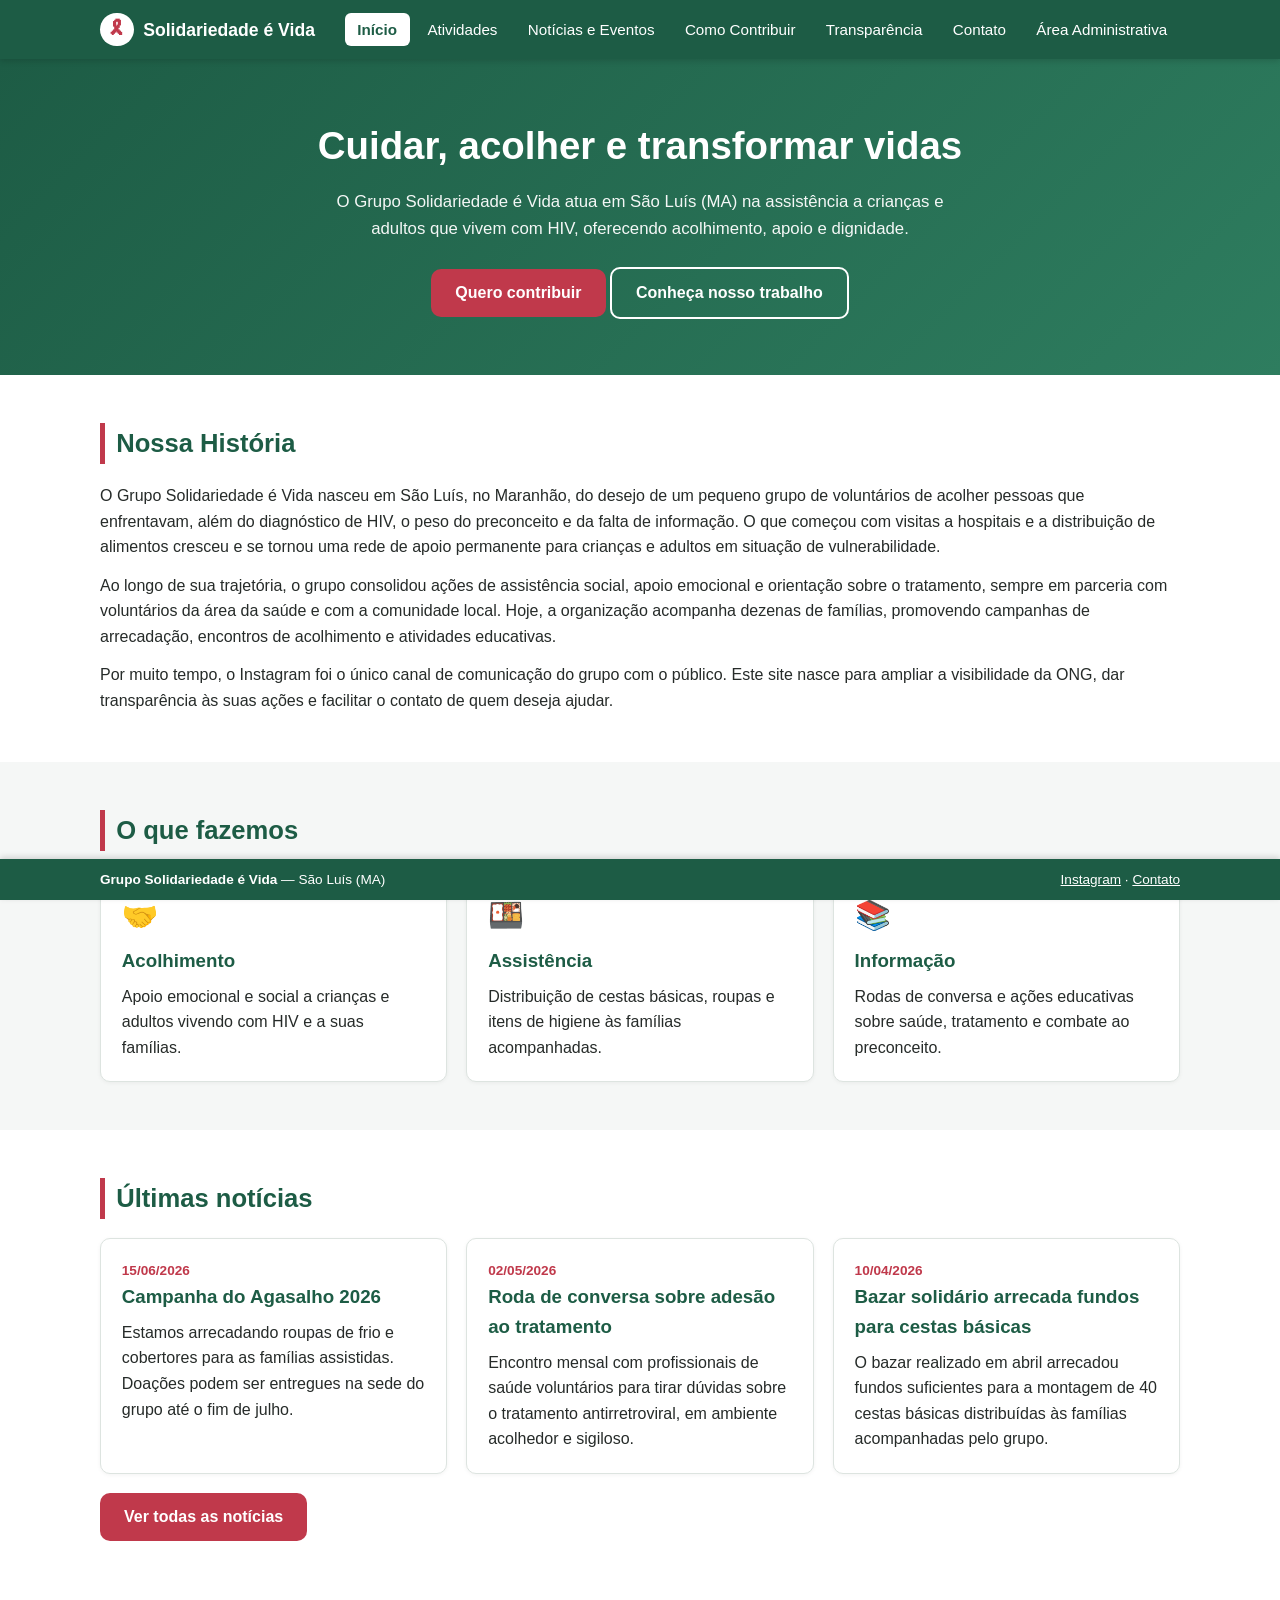
==== index.html @ b75e1cd1 "projeto uninter" ====
<!DOCTYPE html>
<html lang="pt-BR">
<head>
  <meta charset="UTF-8">
  <meta name="viewport" content="width=device-width, initial-scale=1.0">
  <meta name="description" content="Grupo Solidariedade é Vida — ONG de São Luís (MA) que assiste crianças e adultos vivendo com HIV.">
  <title>Grupo Solidariedade é Vida — Início</title>
  <link rel="stylesheet" href="css/style.css">
</head>
<body>

  <header></header>

  <main>

    <div class="hero">
      <div class="container">
        <h1>Cuidar, acolher e transformar vidas</h1>
        <p>O Grupo Solidariedade é Vida atua em São Luís (MA) na assistência a crianças
           e adultos que vivem com HIV, oferecendo acolhimento, apoio e dignidade.</p>
        <a href="contribua.html" class="botao">Quero contribuir</a>
        <a href="atividades.html" class="botao secundario">Conheça nosso trabalho</a>
      </div>
    </div>

    <section id="historia">
      <div class="container">
        <h2>Nossa História</h2>
        <p>
          O Grupo Solidariedade é Vida nasceu em São Luís, no Maranhão, do desejo de um
          pequeno grupo de voluntários de acolher pessoas que enfrentavam, além do
          diagnóstico de HIV, o peso do preconceito e da falta de informação. O que
          começou com visitas a hospitais e a distribuição de alimentos cresceu e se
          tornou uma rede de apoio permanente para crianças e adultos em situação de
          vulnerabilidade.
        </p>
        <p>
          Ao longo de sua trajetória, o grupo consolidou ações de assistência social,
          apoio emocional e orientação sobre o tratamento, sempre em parceria com
          voluntários da área da saúde e com a comunidade local. Hoje, a organização
          acompanha dezenas de famílias, promovendo campanhas de arrecadação, encontros
          de acolhimento e atividades educativas.
        </p>
        <p>
          Por muito tempo, o Instagram foi o único canal de comunicação do grupo com o
          público. Este site nasce para ampliar a visibilidade da ONG, dar transparência
          às suas ações e facilitar o contato de quem deseja ajudar.
        </p>
      </div>
    </section>

    <section>
      <div class="container">
        <h2>O que fazemos</h2>
        <div class="grade">
          <div class="cartao">
            <div class="icone">&#129309;</div>
            <h3>Acolhimento</h3>
            <p>Apoio emocional e social a crianças e adultos vivendo com HIV e a suas famílias.</p>
          </div>
          <div class="cartao">
            <div class="icone">&#127857;</div>
            <h3>Assistência</h3>
            <p>Distribuição de cestas básicas, roupas e itens de higiene às famílias acompanhadas.</p>
          </div>
          <div class="cartao">
            <div class="icone">&#128218;</div>
            <h3>Informação</h3>
            <p>Rodas de conversa e ações educativas sobre saúde, tratamento e combate ao preconceito.</p>
          </div>
        </div>
      </div>
    </section>

    <section>
      <div class="container">
        <h2>Últimas notícias</h2>
        <div class="grade" id="noticias-destaque"></div>
        <p style="margin-top:1.2rem"><a href="noticias.html" class="botao">Ver todas as notícias</a></p>
      </div>
    </section>

  </main>

  <footer></footer>

  <script src="js/layout.js"></script>
  <script src="js/main.js"></script>
</body>
</html>
---- css/style.css ----
:root {
  --verde-escuro: #1d5c45;
  --verde-claro:  #e7f2ec;
  --vermelho:     #c0394b;
  --texto:        #262b29;
  --texto-suave:  #5b645f;
  --fundo:        #ffffff;
  --fundo-secao:  #f5f7f6;
  --borda:        #dde4e0;
  --raio:         10px;
}

* { margin: 0; padding: 0; box-sizing: border-box; }

html { scroll-behavior: smooth; }

body {
  font-family: "Segoe UI", Roboto, Arial, sans-serif;
  color: var(--texto);
  background: var(--fundo);
  line-height: 1.6;
}

img { max-width: 100%; display: block; }

.container {
  width: min(1080px, 92%);
  margin: 0 auto;
}

/* ---------- Cabeçalho e navegação ---------- */

header {
  background: var(--verde-escuro);
  color: #fff;
  position: sticky;
  top: 0;
  z-index: 50;
  box-shadow: 0 2px 6px rgba(0, 0, 0, .15);
}

.barra-nav {
  display: flex;
  align-items: center;
  justify-content: space-between;
  padding: .8rem 0;
}

.logo {
  display: flex;
  align-items: center;
  gap: .6rem;
  color: #fff;
  text-decoration: none;
  font-weight: 700;
  font-size: 1.1rem;
}

.logo .laco {
  color: var(--vermelho);
  background: #fff;
  border-radius: 50%;
  width: 2.1rem;
  height: 2.1rem;
  display: grid;
  place-items: center;
  font-size: 1.2rem;
}

nav ul {
  display: flex;
  gap: .3rem;
  list-style: none;
}

nav a {
  color: #fff;
  text-decoration: none;
  padding: .5rem .8rem;
  border-radius: 6px;
  font-size: .95rem;
}

nav a:hover,
nav a:focus-visible { background: rgba(255, 255, 255, .15); }

nav a.ativo {
  background: #fff;
  color: var(--verde-escuro);
  font-weight: 600;
}

#btn-menu {
  display: none;
  background: none;
  border: 2px solid #fff;
  color: #fff;
  font-size: 1.3rem;
  border-radius: 6px;
  padding: .2rem .6rem;
  cursor: pointer;
}

/* ---------- Seção de destaque (hero) ---------- */

.hero {
  background: linear-gradient(135deg, var(--verde-escuro), #2e7d5f);
  color: #fff;
  padding: 3.5rem 0;
  text-align: center;
}

.hero h1 { font-size: clamp(1.6rem, 4vw, 2.4rem); margin-bottom: .8rem; }

.hero p {
  max-width: 640px;
  margin: 0 auto 1.5rem;
  font-size: 1.05rem;
  opacity: .95;
}

/* ---------- Botões ---------- */

.botao {
  display: inline-block;
  background: var(--vermelho);
  color: #fff;
  text-decoration: none;
  border: none;
  padding: .7rem 1.5rem;
  border-radius: var(--raio);
  font-size: 1rem;
  font-weight: 600;
  cursor: pointer;
  transition: filter .15s;
}

.botao:hover { filter: brightness(1.1); }

.botao.secundario {
  background: transparent;
  border: 2px solid #fff;
}

/* ---------- Seções ---------- */

section { padding: 3rem 0; }

section:nth-of-type(even) { background: var(--fundo-secao); }

h2 {
  color: var(--verde-escuro);
  font-size: 1.6rem;
  margin-bottom: 1.2rem;
  border-left: 5px solid var(--vermelho);
  padding-left: .7rem;
}

h3 { color: var(--verde-escuro); margin-bottom: .5rem; }

p + p { margin-top: .8rem; }

.texto-suave { color: var(--texto-suave); font-size: .9rem; }

/* ---------- Cartões ---------- */

.grade {
  display: grid;
  grid-template-columns: repeat(auto-fit, minmax(260px, 1fr));
  gap: 1.2rem;
  margin-top: 1rem;
}

.cartao {
  background: #fff;
  border: 1px solid var(--borda);
  border-radius: var(--raio);
  padding: 1.3rem;
  box-shadow: 0 1px 4px rgba(0, 0, 0, .05);
}

.cartao .icone { font-size: 1.8rem; margin-bottom: .5rem; }

.cartao .data {
  color: var(--vermelho);
  font-size: .85rem;
  font-weight: 600;
  text-transform: uppercase;
}

/* ---------- Formulários ---------- */

form { max-width: 560px; }

label {
  display: block;
  font-weight: 600;
  margin: 1rem 0 .3rem;
}

input, textarea, select {
  width: 100%;
  padding: .65rem .8rem;
  border: 1px solid var(--borda);
  border-radius: var(--raio);
  font: inherit;
  background: #fff;
}

input:focus, textarea:focus {
  outline: 2px solid var(--verde-escuro);
  border-color: var(--verde-escuro);
}

form .botao { margin-top: 1.2rem; }

.msg-feedback {
  margin-top: 1rem;
  padding: .8rem 1rem;
  border-radius: var(--raio);
  display: none;
}

.msg-feedback.sucesso { display: block; background: var(--verde-claro); color: var(--verde-escuro); }
.msg-feedback.erro    { display: block; background: #fdecee; color: var(--vermelho); }

/* ---------- Tabelas (transparência) ---------- */

table {
  width: 100%;
  border-collapse: collapse;
  margin-top: 1rem;
  background: #fff;
}

th, td {
  border: 1px solid var(--borda);
  padding: .6rem .8rem;
  text-align: left;
}

th { background: var(--verde-claro); color: var(--verde-escuro); }

/* ---------- Área administrativa ---------- */

.painel-admin { display: none; }

.painel-admin.visivel { display: block; }

.caixa-login {
  max-width: 400px;
  margin: 2rem auto;
  background: #fff;
  border: 1px solid var(--borda);
  border-radius: var(--raio);
  padding: 2rem;
}

.lista-mensagens li {
  background: #fff;
  border: 1px solid var(--borda);
  border-radius: var(--raio);
  padding: .8rem 1rem;
  margin-bottom: .6rem;
  list-style: none;
}

/* ---------- Rodapé ---------- */

footer {
  background: var(--verde-escuro);
  color: #fff;
  position: fixed;
  bottom: 0;
  left: 0;
  right: 0;
  z-index: 50;
  font-size: .85rem;
  box-shadow: 0 -2px 6px rgba(0, 0, 0, .15);
}

body { padding-bottom: 3.2rem; }

.conteudo-rodape {
  display: flex;
  align-items: center;
  justify-content: space-between;
  gap: 1rem;
  flex-wrap: wrap;
  padding: .6rem 0;
}

footer a { color: #fff; }


/* ---------- Responsividade ---------- */

@media (max-width: 760px) {
  #btn-menu { display: block; }

  .conteudo-rodape { justify-content: center; text-align: center; }

  nav ul {
    display: none;
    flex-direction: column;
    position: absolute;
    top: 100%;
    left: 0;
    right: 0;
    background: var(--verde-escuro);
    padding: .5rem 4%;
    box-shadow: 0 6px 8px rgba(0, 0, 0, .2);
  }

  nav ul.aberto { display: flex; }

  nav a { display: block; padding: .8rem; }
}

@media (prefers-reduced-motion: reduce) {
  html { scroll-behavior: auto; }
  * { transition: none !important; }
}
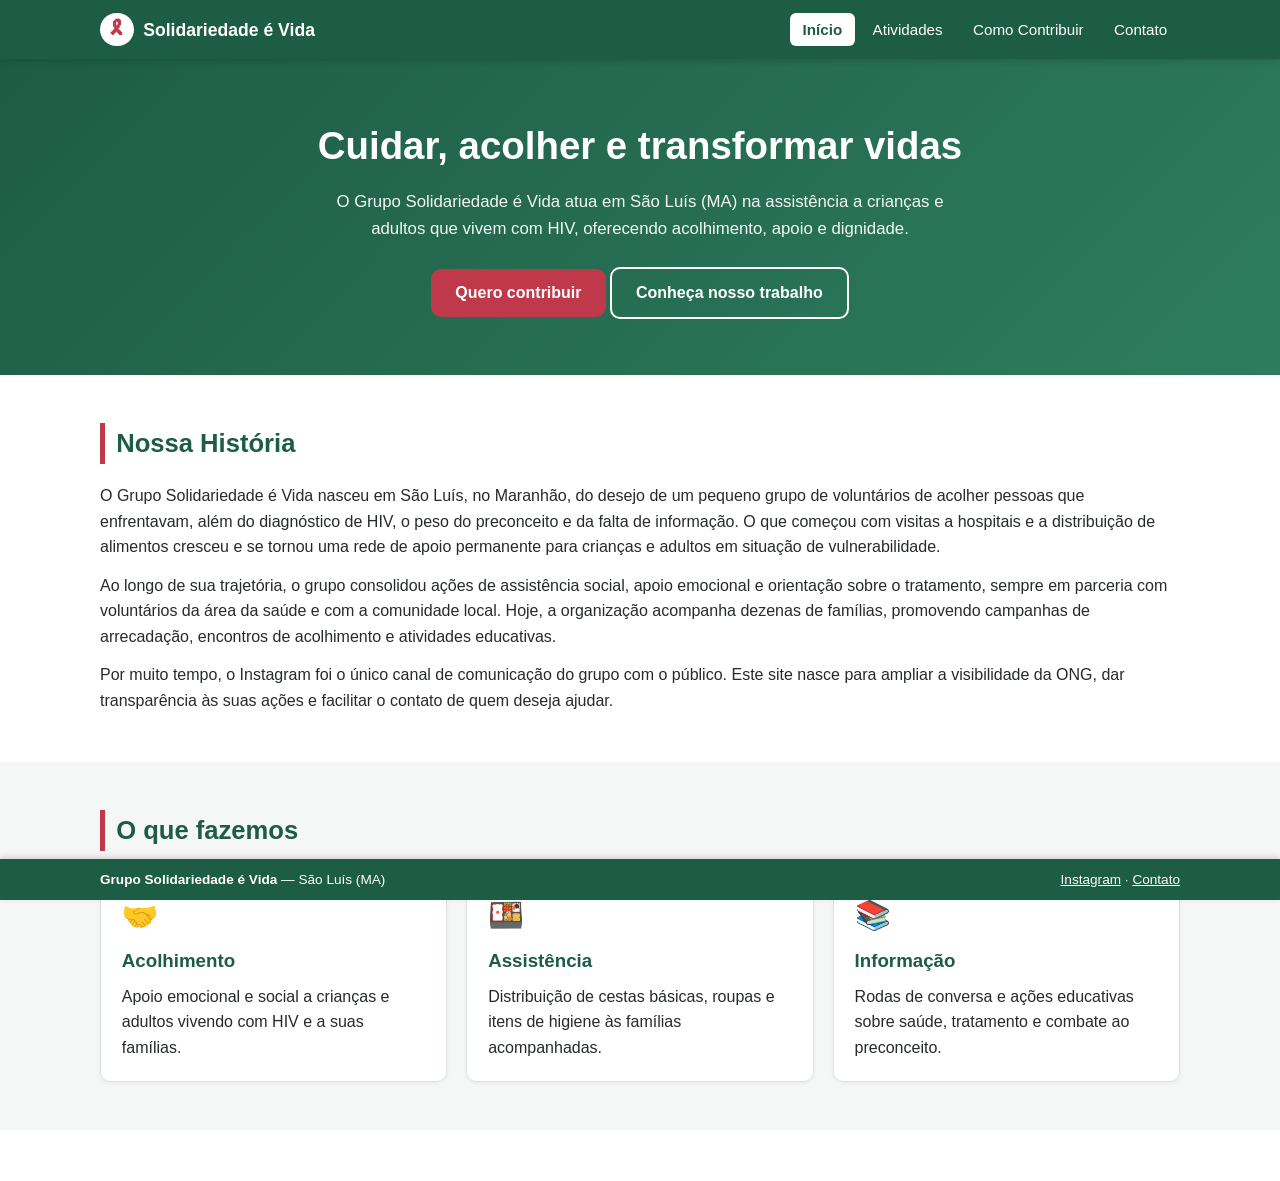
==== commit 30064a50: "final version" ====
--- a/index.html
+++ b/index.html
@@ -71,15 +71,6 @@
         </div>
       </div>
     </section>
-
-    <section>
-      <div class="container">
-        <h2>Últimas notícias</h2>
-        <div class="grade" id="noticias-destaque"></div>
-        <p style="margin-top:1.2rem"><a href="noticias.html" class="botao">Ver todas as notícias</a></p>
-      </div>
-    </section>
-
   </main>
 
   <footer></footer>
--- a/css/style.css
+++ b/css/style.css
@@ -101,7 +101,7 @@
   cursor: pointer;
 }
 
-/* ---------- Seção de destaque (hero) ---------- */
+/* ---------- Seção de destaque ---------- */
 
 .hero {
   background: linear-gradient(135deg, var(--verde-escuro), #2e7d5f);
@@ -224,46 +224,7 @@
 .msg-feedback.sucesso { display: block; background: var(--verde-claro); color: var(--verde-escuro); }
 .msg-feedback.erro    { display: block; background: #fdecee; color: var(--vermelho); }
 
-/* ---------- Tabelas (transparência) ---------- */
-
-table {
-  width: 100%;
-  border-collapse: collapse;
-  margin-top: 1rem;
-  background: #fff;
-}
-
-th, td {
-  border: 1px solid var(--borda);
-  padding: .6rem .8rem;
-  text-align: left;
-}
-
 th { background: var(--verde-claro); color: var(--verde-escuro); }
-
-/* ---------- Área administrativa ---------- */
-
-.painel-admin { display: none; }
-
-.painel-admin.visivel { display: block; }
-
-.caixa-login {
-  max-width: 400px;
-  margin: 2rem auto;
-  background: #fff;
-  border: 1px solid var(--borda);
-  border-radius: var(--raio);
-  padding: 2rem;
-}
-
-.lista-mensagens li {
-  background: #fff;
-  border: 1px solid var(--borda);
-  border-radius: var(--raio);
-  padding: .8rem 1rem;
-  margin-bottom: .6rem;
-  list-style: none;
-}
 
 /* ---------- Rodapé ---------- */
 
